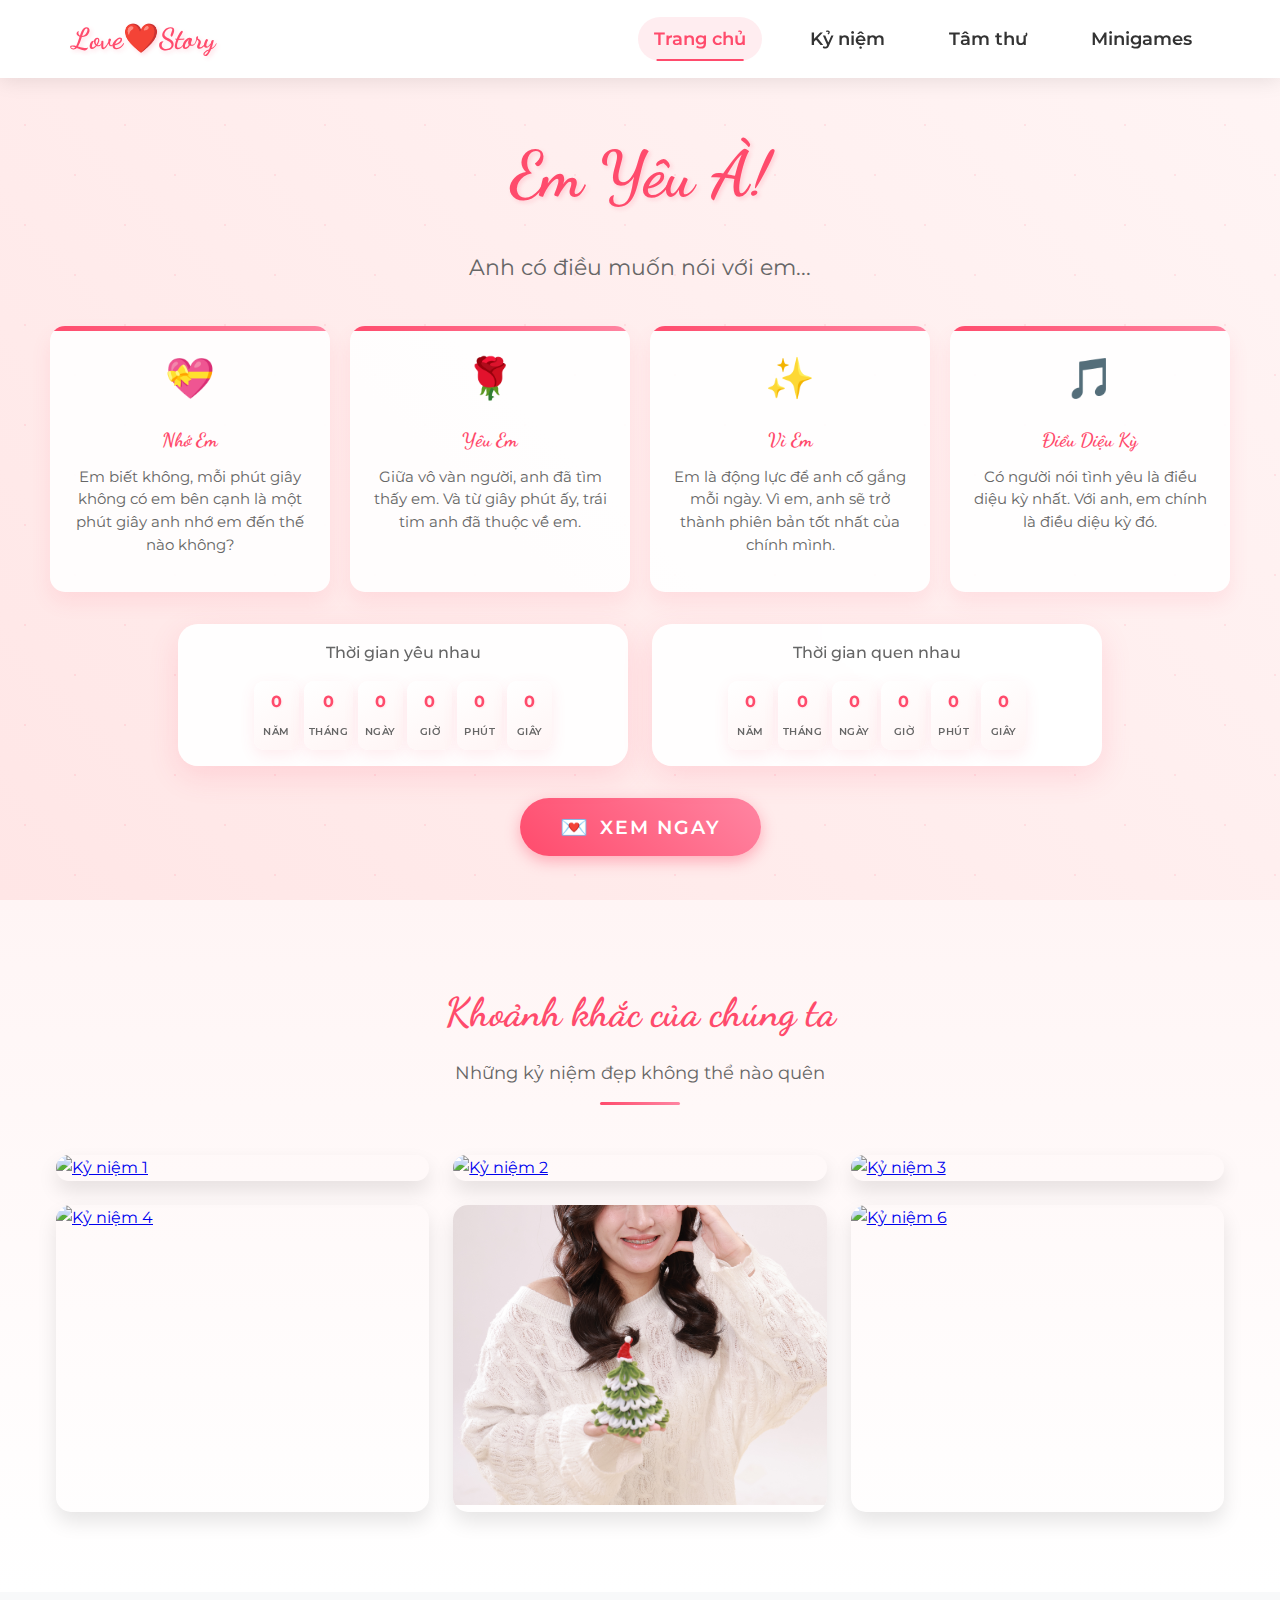
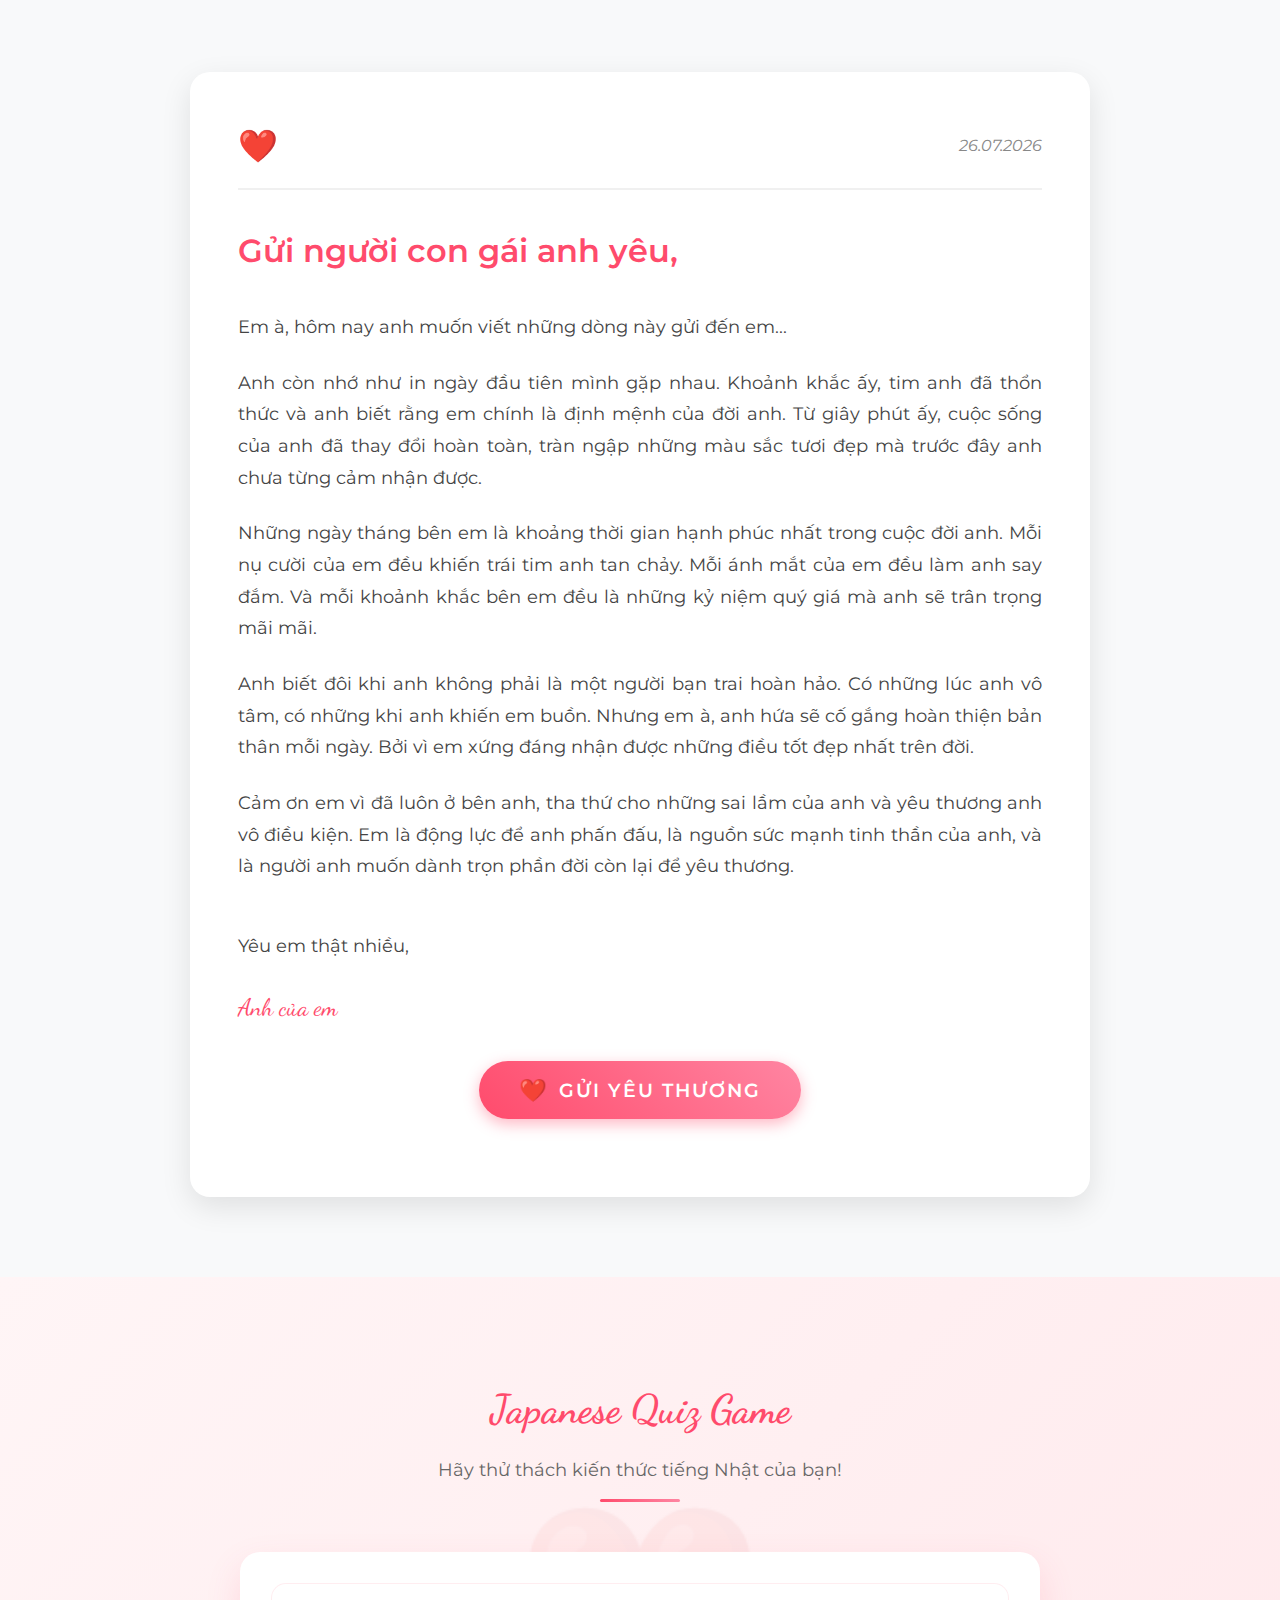
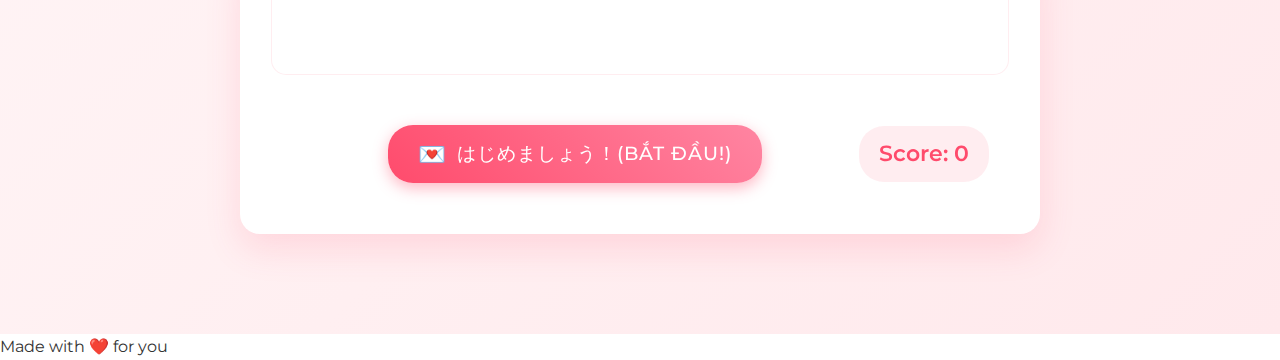
==== main.html @ c1846606 "update" ====
<!DOCTYPE html>
<html lang="vi">
<head>
    <meta charset="UTF-8">
    <meta name="viewport" content="width=device-width, initial-scale=1.0">
    <title>Love Message</title>
    <link href="https://fonts.googleapis.com/css2?family=Montserrat:wght@400;500;600;700&display=swap" rel="stylesheet">
    <link href="https://fonts.googleapis.com/css2?family=Dancing+Script:wght@700&display=swap" rel="stylesheet">
    <link rel="stylesheet" href="https://cdnjs.cloudflare.com/ajax/libs/aos/2.3.4/aos.css">
    <link rel="stylesheet" href="https://cdn.jsdelivr.net/npm/sweetalert2@11/dist/sweetalert2.min.css">
    <link rel="stylesheet" href="https://cdnjs.cloudflare.com/ajax/libs/font-awesome/6.4.0/css/all.min.css">
    <link rel="stylesheet" href="styles.css">
    <link rel="stylesheet" href="https://cdnjs.cloudflare.com/ajax/libs/lightbox2/2.11.3/css/lightbox.min.css">
</head>
<body>
    <nav class="navbar">
        <div class="nav-container">
            <div class="logo">Love❤️Story</div>
            <div class="nav-links">
                <a href="#home" class="active">Trang chủ</a>
                <a href="#gallery">Kỷ niệm</a>
                <a href="#message">Tâm thư</a>
                <a href="#minigames">Minigames</a>
            </div>
        </div>
    </nav>

    <section id="home" class="hero-section">
        <div class="hero-content" data-aos="fade-up">
            <h1>Em Yêu À!</h1>
            <p>Anh có điều muốn nói với em...</p>
            
            <!-- Love Cards -->
            <div class="love-cards">
                <div class="love-card" data-aos="fade-up" data-aos-delay="100">
                    <span class="love-card-icon">💝</span>
                    <h3>Nhớ Em</h3>
                    <p>Em biết không, mỗi phút giây không có em bên cạnh là một phút giây anh nhớ em đến thế nào không?</p>
                </div>
                
                <div class="love-card" data-aos="fade-up" data-aos-delay="200">
                    <span class="love-card-icon">🌹</span>
                    <h3>Yêu Em</h3>
                    <p>Giữa vô vàn người, anh đã tìm thấy em. Và từ giây phút ấy, trái tim anh đã thuộc về em.</p>
                </div>
                
                <div class="love-card" data-aos="fade-up" data-aos-delay="300">
                    <span class="love-card-icon">✨</span>
                    <h3>Vì Em</h3>
                    <p>Em là động lực để anh cố gắng mỗi ngày. Vì em, anh sẽ trở thành phiên bản tốt nhất của chính mình.</p>
                </div>
                
                <div class="love-card" data-aos="fade-up" data-aos-delay="400">
                    <span class="love-card-icon">🎵</span>
                    <h3>Điều Diệu Kỳ</h3>
                    <p>Có người nói tình yêu là điều diệu kỳ nhất. Với anh, em chính là điều diệu kỳ đó.</p>
                </div>
            </div>

            <!-- Existing counters -->
            <div class="love-counters">
                <div class="love-counter first-counter" data-aos="fade-up">
                    <p>Thời gian yêu nhau</p>
                    <div class="counter-container">
                        <div class="counter-item">
                            <span id="years">0</span>
                            <span class="label">Năm</span>
                        </div>
                        <div class="counter-item">
                            <span id="months">0</span>
                            <span class="label">Tháng</span>
                        </div>
                        <div class="counter-item">
                            <span id="days">0</span>
                            <span class="label">Ngày</span>
                        </div>
                        <div class="counter-item">
                            <span id="hours">0</span>
                            <span class="label">Giờ</span>
                        </div>
                        <div class="counter-item">
                            <span id="minutes">0</span>
                            <span class="label">Phút</span>
                        </div>
                        <div class="counter-item">
                            <span id="seconds">0</span>
                            <span class="label">Giây</span>
                        </div>
                    </div>
                </div>

                <div class="love-counter second-counter" data-aos="fade-up" data-aos-delay="100">
                    <p>Thời gian quen nhau</p>
                    <div class="counter-container">
                        <div class="counter-item">
                            <span id="years2">0</span>
                            <span class="label">Năm</span>
                        </div>
                        <div class="counter-item">
                            <span id="months2">0</span>
                            <span class="label">Tháng</span>
                        </div>
                        <div class="counter-item">
                            <span id="days2">0</span>
                            <span class="label">Ngày</span>
                        </div>
                        <div class="counter-item">
                            <span id="hours2">0</span>
                            <span class="label">Giờ</span>
                        </div>
                        <div class="counter-item">
                            <span id="minutes2">0</span>
                            <span class="label">Phút</span>
                        </div>
                        <div class="counter-item">
                            <span id="seconds2">0</span>
                            <span class="label">Giây</span>
                        </div>
                    </div>
                </div>
            </div>

            <button class="btn-primary" onclick="scrollToSection('message')">
                Xem ngay
            </button>
        </div>
    </section>

    <section id="gallery" class="gallery-section">
        <div class="section-title" data-aos="fade-up">
            <h2>Khoảnh khắc của chúng ta</h2>
            <p>Những kỷ niệm đẹp không thể nào quên</p>
        </div>
        <div class="gallery-grid">
            <div class="gallery-item" data-aos="zoom-in">
                <a href="../assets/TANA6643.JPG" data-lightbox="love-gallery" data-title="Khoảnh khắc hạnh phúc">
                    <img src="../assets/TANA6643.JPG" alt="Kỷ niệm 1">
                    <div class="gallery-overlay">
                        <i class="fas fa-heart"></i>
                    </div>
                </a>
            </div>
            <div class="gallery-item" data-aos="zoom-in" data-aos-delay="100">
                <a href="../assets/TANA6666.JPG" data-lightbox="love-gallery" data-title="Những ngày bên nhau">
                    <img src="../assets/TANA6666.JPG" alt="Kỷ niệm 2">
                    <div class="gallery-overlay">
                        <i class="fas fa-heart"></i>
                    </div>
                </a>
            </div>
            <div class="gallery-item" data-aos="zoom-in" data-aos-delay="200">
                <a href="../assets/TANA6723.JPG" data-lightbox="love-gallery" data-title="Nụ cười em">
                    <img src="../assets/TANA6723.JPG" alt="Kỷ niệm 3">
                    <div class="gallery-overlay">
                        <i class="fas fa-heart"></i>
                    </div>
                </a>
            </div>
            <div class="gallery-item" data-aos="zoom-in" data-aos-delay="300">
                <a href="../assets/TANA6738.JPG" data-lightbox="love-gallery" data-title="Yêu em">
                    <img src="../assets/TANA6738.JPG" alt="Kỷ niệm 4">
                    <div class="gallery-overlay">
                        <i class="fas fa-heart"></i>
                    </div>
                </a>
            </div>
            <div class="gallery-item" data-aos="zoom-in" data-aos-delay="300">
                <a href="../assets/TANA6788.JPG" data-lightbox="love-gallery" data-title="Bên em là nơi bình yên nhất">
                    <img src="../assets/TANA6788.JPG" alt="Kỷ niệm 5">
                    <div class="gallery-overlay">
                        <i class="fas fa-heart"></i>
                    </div>
                </a>
            </div>
            <div class="gallery-item" data-aos="zoom-in" data-aos-delay="300">
                <a href="../assets/TANA6857.JPG" data-lightbox="love-gallery" data-title="Mãi mãi bên nhau">
                    <img src="../assets/TANA6857.JPG" alt="Kỷ niệm 6">
                    <div class="gallery-overlay">
                        <i class="fas fa-heart"></i>
                    </div>
                </a>
            </div>
        </div>
    </section>

    <section id="message" class="message-section">
        <div class="message-content">
            <div class="letter-container">
                <div class="letter-header">
                    <div class="stamp">❤️</div>
                    <div class="date" id="currentDate"></div>
                </div>
                <div class="letter-body">
                    <h2>Gửi người con gái anh yêu,</h2>
                    
                    <p>Em à, hôm nay anh muốn viết những dòng này gửi đến em...</p>
                    
                    <p>Anh còn nhớ như in ngày đầu tiên mình gặp nhau. Khoảnh khắc ấy, tim anh đã thổn thức và anh biết rằng em chính là định mệnh của đời anh. Từ giây phút ấy, cuộc sống của anh đã thay đổi hoàn toàn, tràn ngập những màu sắc tươi đẹp mà trước đây anh chưa từng cảm nhận được.</p>
                    
                    <p>Những ngày tháng bên em là khoảng thời gian hạnh phúc nhất trong cuộc đời anh. Mỗi nụ cười của em đều khiến trái tim anh tan chảy. Mỗi ánh mắt của em đều làm anh say đắm. Và mỗi khoảnh khắc bên em đều là những kỷ niệm quý giá mà anh sẽ trân trọng mãi mãi.</p>
                    
                    <p>Anh biết đôi khi anh không phải là một người bạn trai hoàn hảo. Có những lúc anh vô tâm, có những khi anh khiến em buồn. Nhưng em à, anh hứa sẽ cố gắng hoàn thiện bản thân mỗi ngày. Bởi vì em xứng đáng nhận được những điều tốt đẹp nhất trên đời.</p>
                    
                    <p>Cảm ơn em vì đã luôn ở bên anh, tha thứ cho những sai lầm của anh và yêu thương anh vô điều kiện. Em là động lực để anh phấn đấu, là nguồn sức mạnh tinh thần của anh, và là người anh muốn dành trọn phần đời còn lại để yêu thương.</p>
                    
                    <div class="letter-closing">
                        <p>Yêu em thật nhiều,</p>
                        <p class="signature">Anh của em</p>
                    </div>
                </div>
                <div class="letter-footer">
                    <button class="btn-love" onclick="window.open('https://www.facebook.com/Bauuu1537', '_blank')">
                        <span class="heart-icon">❤️</span>
                        Gửi yêu thương
                    </button>
                </div>
            </div>
        </div>
    </section>

    <section id="minigames" class="minigames-section">
        <div class="container">
            <div class="section-title" data-aos="fade-up">
                <h2>Japanese Quiz Game</h2>
                <p>Hãy thử thách kiến thức tiếng Nhật của bạn!</p>
            </div>
            <div class="game-container" data-aos="fade-up">
                <div class="question-card">
                    <div class="question-text"></div>
                    <div class="options-container"></div>
                </div>
                <div class="game-controls">
                    <button class="btn-primary start-game">はじめましょう！(Bắt đầu!)</button>
                    <div class="score-display">Score: <span class="score">0</span></div>
                </div>
            </div>
        </div>
    </section>

    <footer class="footer">
        <p>Made with ❤️ for you</p>
    </footer>

    <script src="https://cdnjs.cloudflare.com/ajax/libs/aos/2.3.4/aos.js"></script>
    <script src="https://cdn.jsdelivr.net/npm/sweetalert2@11"></script>
    <script src="script.js"></script>
    <script src="https://cdnjs.cloudflare.com/ajax/libs/lightbox2/2.11.3/js/lightbox.min.js"></script>
    <script src="game.js"></script>
</body>
</html>
---- styles.css ----
/* Reset và Base styles */
* {
    margin: 0;
    padding: 0;
    box-sizing: border-box;
}

body {
    font-family: 'Montserrat', sans-serif;
    line-height: 1.6;
    color: #333;
    overflow-x: hidden;
}

/* Navbar */
.navbar {
    position: fixed;
    top: 0;
    width: 100%;
    background: rgba(255, 255, 255, 0.95);
    box-shadow: 0 2px 20px rgba(0,0,0,0.1);
    z-index: 1000;
    backdrop-filter: blur(10px);
    transition: all 0.3s ease;
}

.navbar:hover {
    background: rgba(255, 255, 255, 0.98);
}

.nav-container {
    max-width: 1200px;
    margin: 0 auto;
    padding: 1rem 2rem;
    display: flex;
    justify-content: space-between;
    align-items: center;
}

.logo {
    font-size: 1.8rem;
    font-weight: 700;
    color: #ff4b6c;
    text-shadow: 2px 2px 4px rgba(255, 75, 108, 0.2);
    font-family: 'Dancing Script', cursive;
    transition: all 0.3s ease;
}

.logo:hover {
    transform: scale(1.05);
    color: #ff85a2;
}

.nav-links {
    display: flex;
    gap: 2rem;
}

.nav-links a {
    text-decoration: none;
    color: #333;
    font-weight: 600;
    font-size: 1.1rem;
    padding: 0.5rem 1rem;
    border-radius: 25px;
    transition: all 0.3s ease;
    position: relative;
}

.nav-links a::after {
    content: '';
    position: absolute;
    bottom: 0;
    left: 50%;
    transform: translateX(-50%);
    width: 0;
    height: 2px;
    background: #ff4b6c;
    transition: all 0.3s ease;
}

.nav-links a:hover::after {
    width: 70%;
}

.nav-links a:hover {
    color: #ff4b6c;
    transform: translateY(-2px);
}

.nav-links a.active {
    color: #ff4b6c;
    background: rgba(255, 75, 108, 0.1);
}

.nav-links a.active::after {
    width: 70%;
}

/* Animation for navbar on scroll */
.navbar.scrolled {
    padding: 0.5rem 0;
    background: rgba(255, 255, 255, 0.98);
    box-shadow: 0 2px 20px rgba(0,0,0,0.1);
}

/* Responsive design */
@media (max-width: 768px) {
    .nav-container {
        padding: 1rem;
    }
    
    .nav-links {
        gap: 1rem;
    }
    
    .nav-links a {
        font-size: 1rem;
        padding: 0.4rem 0.8rem;
    }
    
    .logo {
        font-size: 1.5rem;
    }
}

/* Hero Section với hiệu ứng nâng cao */
.hero-section {
    min-height: 100vh;
    display: flex;
    align-items: center;
    justify-content: center;
    padding: 120px 20px 40px; /* Tăng padding-top để tránh navbar */
    background: linear-gradient(45deg, #ffe6e6, #fff5f5);
    position: relative;
    overflow: visible; /* Thay đổi từ hidden sang visible */
}

/* Thêm hiệu ứng particles background */
.hero-section::before {
    content: '';
    position: absolute;
    top: 0;
    left: 0;
    width: 100%;
    height: 100%;
    background-image: 
        radial-gradient(circle at 25% 25%, rgba(255, 75, 108, 0.1) 1%, transparent 1%),
        radial-gradient(circle at 75% 75%, rgba(255, 75, 108, 0.1) 1%, transparent 1%);
    background-size: 100px 100px;
    animation: moveBackground 30s linear infinite;
}

.hero-content {
    text-align: center;
    max-width: 1200px;
    width: 100%;
    z-index: 2;
}

.hero-content h1 {
    font-size: 4rem;
    color: #ff4b6c;
    margin-bottom: 1.5rem;
    text-shadow: 2px 2px 4px rgba(255, 75, 108, 0.2);
    font-family: 'Dancing Script', cursive;
    animation: titleWave 3s ease-in-out infinite;
}

.hero-content p {
    font-size: 1.4rem;
    color: #666;
    margin-bottom: 2.5rem;
    line-height: 1.6;
    animation: fadeIn 2s ease;
}

/* Floating hearts animation */
.floating-heart {
    position: absolute;
    font-size: 1.5rem;
    animation: floatHeart 6s linear infinite;
    z-index: 1;
    opacity: 0.6;
}

@keyframes floatHeart {
    0% {
        transform: translateY(100vh) scale(0);
        opacity: 0;
    }
    50% {
        opacity: 0.6;
    }
    100% {
        transform: translateY(-100px) scale(1);
        opacity: 0;
    }
}

/* Gallery Section Styles */
.gallery-section {
    padding: 5rem 2rem;
    background: linear-gradient(to bottom, #fff5f5, #fff);
}

.section-title {
    text-align: center;
    margin-bottom: 3rem;
}

.section-title h2 {
    font-size: 2.5rem;
    color: #333;
    margin-bottom: 1rem;
    font-family: 'Dancing Script', cursive;
}

.section-title p {
    color: #666;
    font-size: 1.1rem;
}

.gallery-grid {
    display: grid;
    grid-template-columns: repeat(auto-fit, minmax(300px, 1fr));
    gap: 1.5rem;
    max-width: 1200px;
    margin: 0 auto;
    padding: 0 1rem;
}

.gallery-item {
    position: relative;
    border-radius: 15px;
    overflow: hidden;
    box-shadow: 0 10px 20px rgba(0, 0, 0, 0.1);
    transition: all 0.3s ease;
}

.gallery-item:hover {
    transform: translateY(-5px);
    box-shadow: 0 15px 30px rgba(0, 0, 0, 0.2);
}

.gallery-item img {
    width: 100%;
    height: 300px;
    object-fit: cover;
    transition: all 0.3s ease;
}

.gallery-overlay {
    position: absolute;
    top: 0;
    left: 0;
    width: 100%;
    height: 100%;
    background: rgba(255, 75, 108, 0.2);
    display: flex;
    justify-content: center;
    align-items: center;
    opacity: 0;
    transition: all 0.3s ease;
}

.gallery-overlay i {
    color: white;
    font-size: 2rem;
    transform: scale(0);
    transition: all 0.3s ease;
}

.gallery-item:hover .gallery-overlay {
    opacity: 1;
}

.gallery-item:hover .gallery-overlay i {
    transform: scale(1);
}

/* Lightbox Customization */
.lb-data .lb-caption {
    font-family: 'Montserrat', sans-serif;
    font-size: 1.1rem;
    font-weight: 600;
    color: #fff;
}

.lb-data .lb-number {
    font-family: 'Montserrat', sans-serif;
    font-size: 0.9rem;
    color: #fff;
}

.lb-nav a.lb-prev,
.lb-nav a.lb-next {
    opacity: 0.8;
}

.lb-nav a.lb-prev:hover,
.lb-nav a.lb-next:hover {
    opacity: 1;
}

/* Responsive Adjustments */
@media (max-width: 768px) {
    .gallery-section {
        padding: 3rem 1rem;
    }

    .section-title h2 {
        font-size: 2rem;
    }

    .gallery-grid {
        grid-template-columns: repeat(auto-fit, minmax(250px, 1fr));
        gap: 1rem;
    }

    .gallery-item img {
        height: 250px;
    }
}

/* Message Section Styles */
.message-section {
    padding: 5rem 2rem;
    background: #f8f9fa;
    min-height: 100vh;
    display: flex;
    align-items: center;
}

.message-content {
    max-width: 900px;
    margin: 0 auto;
    width: 100%;
}

.letter-container {
    background: white;
    padding: 3rem;
    border-radius: 20px;
    box-shadow: 0 10px 30px rgba(0,0,0,0.1);
    position: relative;
    overflow: hidden;
}

.letter-header {
    display: flex;
    justify-content: space-between;
    align-items: center;
    margin-bottom: 2rem;
    padding-bottom: 1rem;
    border-bottom: 2px solid #f0f0f0;
}

.stamp {
    font-size: 2rem;
    animation: pulse 2s infinite;
}

.date {
    font-style: italic;
    color: #888;
}

.letter-body {
    font-size: 1.1rem;
    line-height: 1.8;
    color: #444;
}

.letter-body h2 {
    color: #ff4b6c;
    margin-bottom: 2rem;
    font-size: 2rem;
    font-weight: 600;
}

.letter-body p {
    margin-bottom: 1.5rem;
    text-align: justify;
}

.letter-closing {
    margin-top: 3rem;
    text-align: right;
}

.signature {
    font-family: 'Dancing Script', cursive;
    font-size: 1.5rem;
    color: #ff4b6c;
    margin-top: 1rem;
}

.letter-footer {
    text-align: center;
    margin-top: 2rem;
}

/* CSS cho nút Xem ngay */
.btn-primary {
    padding: 15px 40px;
    font-size: 1.2rem;
    background: linear-gradient(45deg, #ff4b6c, #ff85a2);
    color: white;
    border: none;
    border-radius: 50px;
    cursor: pointer;
    transition: all 0.3s ease;
    box-shadow: 0 5px 15px rgba(255, 75, 108, 0.4);
    position: relative;
    overflow: hidden;
    font-family: 'Montserrat', sans-serif;
    font-weight: 600;
    text-transform: uppercase;
    letter-spacing: 2px;
    display: flex;
    align-items: center;
    justify-content: center;
    gap: 10px;
    margin: 0 auto; /* Thêm margin auto để căn giữa nút */
}

.btn-primary::before {
    content: '💌';
    font-size: 1.4rem;
}

.btn-primary:hover {
    transform: translateY(-3px);
    box-shadow: 0 8px 25px rgba(255, 75, 108, 0.6);
    background: linear-gradient(45deg, #ff85a2, #ff4b6c);
}

.btn-primary:active {
    transform: translateY(1px);
}

.btn-primary::after {
    content: '';
    position: absolute;
    top: 0;
    left: -100%;
    width: 100%;
    height: 100%;
    background: linear-gradient(
        120deg,
        transparent,
        rgba(255, 255, 255, 0.4),
        transparent
    );
    transition: 0.5s;
}

.btn-primary:hover::after {
    left: 100%;
}

@keyframes float {
    0% {
        transform: translateY(0px);
    }
    50% {
        transform: translateY(-5px);
    }
    100% {
        transform: translateY(0px);
    }
}

.btn-primary {
    animation: float 2s ease-in-out infinite;
}

/* CSS cho nút Gửi yêu thương */
.btn-love {
    padding: 15px 40px;
    font-size: 1.2rem;
    background: linear-gradient(45deg, #ff4b6c, #ff85a2);
    color: white;
    border: none;
    border-radius: 50px;
    cursor: pointer;
    transition: all 0.3s ease;
    box-shadow: 0 5px 15px rgba(255, 75, 108, 0.4);
    position: relative;
    overflow: hidden;
    font-family: 'Montserrat', sans-serif;
    font-weight: 600;
    text-transform: uppercase;
    letter-spacing: 2px;
    display: flex;
    align-items: center;
    justify-content: center;
    gap: 10px;
    margin: 30px auto;
}

.btn-love .heart-icon {
    font-size: 1.4rem;
    animation: heartBeat 1.5s infinite;
}

.btn-love:hover {
    transform: translateY(-3px);
    box-shadow: 0 8px 25px rgba(255, 75, 108, 0.6);
    background: linear-gradient(45deg, #ff85a2, #ff4b6c);
}

.btn-love:active {
    transform: translateY(1px);
}

.btn-love::before {
    content: '';
    position: absolute;
    top: 0;
    left: -100%;
    width: 100%;
    height: 100%;
    background: linear-gradient(
        120deg,
        transparent,
        rgba(255, 255, 255, 0.4),
        transparent
    );
    transition: 0.5s;
}

.btn-love:hover::before {
    left: 100%;
}

@keyframes heartBeat {
    0% {
        transform: scale(1);
    }
    14% {
        transform: scale(1.3);
    }
    28% {
        transform: scale(1);
    }
    42% {
        transform: scale(1.3);
    }
    70% {
        transform: scale(1);
    }
}

/* Thêm animation cho nút */
@keyframes pulse {
    0% {
        transform: scale(1);
    }
    50% {
        transform: scale(1.05);
    }
    100% {
        transform: scale(1);
    }
}

/* Responsive Design */
@media (max-width: 768px) {
    .letter-container {
        padding: 2rem;
    }

    .letter-body {
        font-size: 1rem;
    }

    .letter-body h2 {
        font-size: 1.5rem;
    }
}

/* Thêm font Dancing Script cho chữ ký */
@import url('https://fonts.googleapis.com/css2?family=Dancing+Script:wght@700&display=swap');

/* Love Counters Container */
.love-counters {
    display: flex;
    flex-direction: row; /* Thay đổi từ column sang row */
    gap: 1.5rem;
    margin: 2rem auto;
    padding: 0 1rem;
    max-width: 1200px;
    justify-content: center;
    position: relative; /* Thêm position relative */
    z-index: 3; /* Tăng z-index */
}

.love-counter {
    flex: 1;
    max-width: 450px; /* Giảm max-width */
    text-align: center;
    padding: 1rem; /* Giảm padding */
    background: rgba(255, 255, 255, 0.95);
    border-radius: 20px;
    backdrop-filter: blur(10px);
    transition: all 0.4s ease;
    position: relative;
    overflow: hidden;
    box-shadow: 0 10px 30px rgba(255, 75, 108, 0.15);
}

.love-counter p {
    font-size: 1rem;
    color: #666;
    margin-bottom: 1rem;
    font-weight: 500;
}

.counter-container {
    display: flex;
    justify-content: center;
    align-items: center;
    gap: 0.3rem; /* Giảm gap */
    flex-wrap: nowrap;
}

.counter-item {
    background: linear-gradient(145deg, #ffffff, #fff5f5);
    padding: 0.5rem 0.3rem; /* Giảm padding */
    border-radius: 10px;
    min-width: 45px; /* Giảm min-width */
    box-shadow: 0 5px 15px rgba(255, 75, 108, 0.1);
}

.counter-item span:first-child {
    font-size: 1rem; /* Giảm font size */
    font-weight: 700;
    color: #ff4b6c;
    text-shadow: 1px 1px 2px rgba(255, 75, 108, 0.1);
    display: block;
    margin-bottom: 0.1rem;
}

.counter-item .label {
    font-size: 0.6rem; /* Giảm font size */
    color: #666;
    font-weight: 600;
    text-transform: uppercase;
    letter-spacing: 0.5px;
}

/* Responsive adjustments */
@media (max-width: 768px) {
    .love-counters {
        flex-direction: column;
        gap: 1rem;
    }

    .love-counter {
        padding: 1rem;
    }

    .counter-item {
        min-width: 50px;
        padding: 0.6rem 0.4rem;
    }

    .counter-item span:first-child {
        font-size: 1rem;
    }

    .counter-item .label {
        font-size: 0.6rem;
    }
}

@media (min-width: 769px) and (max-width: 1024px) {
    .counter-item {
        min-width: 55px;
        padding: 0.7rem 0.4rem;
    }

    .counter-item span:first-child {
        font-size: 1.1rem;
    }
}

/* Animations */
@keyframes fadeInUp {
    to {
        opacity: 1;
        transform: translateY(0);
    }
}

@keyframes titleWave {
    0%, 100% {
        transform: translateY(0);
    }
    50% {
        transform: translateY(-10px);
    }
}

@keyframes floatIn {
    to {
        transform: translateY(0);
    }
}

@keyframes pulseScale {
    0%, 100% {
        transform: scale(0.95);
    }
    50% {
        transform: scale(1);
    }
}

@keyframes moveBackground {
    0% {
        background-position: 0 0;
    }
    100% {
        background-position: 100px 100px;
    }
}

@keyframes fadeIn {
    from {
        opacity: 0;
    }
    to {
        opacity: 1;
    }
}

/* Responsive Design */
@media (max-width: 768px) {
    .hero-content h1 {
        font-size: 3rem;
    }

    .hero-content p {
        font-size: 1.2rem;
    }

    .counter-container {
        gap: 1rem;
    }

    .counter-item {
        min-width: 80px;
        padding: 1rem;
    }

    .counter-item span:first-child {
        font-size: 1.6rem;
    }

    .counter-item .label {
        font-size: 0.7rem;
    }
}

@media (max-width: 480px) {
    .hero-content {
        padding: 1.5rem;
    }

    .hero-content h1 {
        font-size: 2.5rem;
    }

    .counter-item {
        min-width: calc(50% - 1rem);
    }
}

/* Custom Close Button for Lightbox */
.lb-closeContainer {
    position: fixed !important;
    top: 20px;
    right: 20px;
    z-index: 10003;
}

.lb-close {
    position: relative;
    width: 40px !important;
    height: 40px !important;
    background: rgba(255, 255, 255, 0.9) !important;
    border-radius: 50%;
    cursor: pointer;
    transition: all 0.3s ease;
    display: flex !important;
    align-items: center;
    justify-content: center;
}

.lb-close::before,
.lb-close::after {
    content: '';
    position: absolute;
    width: 20px;
    height: 2px;
    background-color: #ff4b6c;
    transition: all 0.3s ease;
}

.lb-close::before {
    transform: rotate(45deg);
}

.lb-close::after {
    transform: rotate(-45deg);
}

.lb-close:hover {
    background: #fff !important;
    transform: rotate(180deg);
}

.lb-close:hover::before,
.lb-close:hover::after {
    background-color: #ff85a2;
}

/* Lightbox Overlay Enhancement */
.lb-overlay {
    background-color: rgba(0, 0, 0, 0.9) !important;
}

/* Navigation Arrows Enhancement */
.lb-nav a.lb-prev,
.lb-nav a.lb-next {
    opacity: 0.8;
    transition: all 0.3s ease;
}

.lb-nav a.lb-prev:hover,
.lb-nav a.lb-next:hover {
    opacity: 1;
}

/* Image Container Enhancement */
.lb-outerContainer {
    border-radius: 10px;
    background-color: transparent !important;
}

.lb-container {
    padding: 0;
}

.lb-image {
    border-radius: 8px !important;
    border: none !important;
}

/* Caption Enhancement */
.lb-dataContainer {
    position: fixed;
    bottom: 0;
    left: 0;
    width: 100% !important;
    background: linear-gradient(transparent, rgba(0, 0, 0, 0.7));
    padding: 15px !important;
    border-radius: 0 !important;
}

.lb-data .lb-caption {
    font-family: 'Montserrat', sans-serif;
    font-size: 1.1rem;
    color: #fff;
    text-shadow: 1px 1px 3px rgba(0, 0, 0, 0.3);
    margin-bottom: 5px;
}

.lb-data .lb-number {
    font-family: 'Montserrat', sans-serif;
    font-size: 0.9rem;
    color: rgba(255, 255, 255, 0.8);
    padding-top: 5px;
}

/* Responsive Adjustments */
@media (max-width: 768px) {
    .lb-closeContainer {
        top: 10px;
        right: 10px;
    }

    .lb-close {
        width: 35px !important;
        height: 35px !important;
    }

    .lb-close::before,
    .lb-close::after {
        width: 18px;
    }

    .lb-data .lb-caption {
        font-size: 1rem;
    }

    .lb-data .lb-number {
        font-size: 0.8rem;
    }
}

/* Love Cards Styles */
.love-cards {
    display: flex;
    flex-wrap: wrap;
    gap: 20px;
    justify-content: center;
    margin: 2rem auto;
    max-width: 1200px;
}

.love-card {
    background: rgba(255, 255, 255, 0.9);
    border-radius: 15px;
    padding: 20px;
    width: 280px;
    text-align: center;
    box-shadow: 0 10px 20px rgba(255, 75, 108, 0.1);
    transition: all 0.3s ease;
    position: relative;
    overflow: hidden;
}

.love-card:hover {
    transform: translateY(-5px);
    box-shadow: 0 15px 30px rgba(255, 75, 108, 0.2);
}

.love-card::before {
    content: '';
    position: absolute;
    top: 0;
    left: 0;
    width: 100%;
    height: 5px;
    background: linear-gradient(45deg, #ff4b6c, #ff85a2);
}

.love-card-icon {
    font-size: 2.5rem;
    margin-bottom: 15px;
    display: block;
    animation: heartBeat 1.5s infinite;
}

.love-card h3 {
    color: #ff4b6c;
    font-size: 1.2rem;
    margin-bottom: 10px;
    font-family: 'Dancing Script', cursive;
}

.love-card p {
    color: #666;
    font-size: 0.95rem;
    line-height: 1.5;
    margin-bottom: 15px;
}

@keyframes heartBeat {
    0% { transform: scale(1); }
    14% { transform: scale(1.1); }
    28% { transform: scale(1); }
    42% { transform: scale(1.1); }
    70% { transform: scale(1); }
}

/* Responsive adjustments */
@media (max-width: 768px) {
    .love-cards {
        gap: 15px;
        padding: 0 15px;
    }

    .love-card {
        width: calc(50% - 15px);
        padding: 15px;
    }
}

@media (max-width: 480px) {
    .love-card {
        width: 100%;
    }
}

/* Minigames Section */
.minigames-section {
    padding: 100px 0;
    background: linear-gradient(135deg, #fff5f6, #ffe9ec);
    position: relative;
    overflow: hidden;
}

.minigames-section::before {
    content: '❤️';
    position: absolute;
    font-size: 200px;
    opacity: 0.05;
    top: 50%;
    left: 50%;
    transform: translate(-50%, -50%);
    z-index: 0;
}

.section-title {
    text-align: center;
    margin-bottom: 50px;
    position: relative;
}

.section-title h2 {
    font-size: 2.5rem;
    color: #ff4b6c;
    margin-bottom: 15px;
    font-family: 'Dancing Script', cursive;
}

.section-title::after {
    content: '';
    display: block;
    width: 80px;
    height: 3px;
    background: linear-gradient(to right, #ff4b6c, #ff85a2);
    margin: 15px auto;
    border-radius: 2px;
}

.game-container {
    max-width: 800px;
    margin: 0 auto;
    padding: 30px;
    background: white;
    border-radius: 20px;
    box-shadow: 0 15px 35px rgba(255, 75, 108, 0.15);
    position: relative;
    z-index: 1;
    backdrop-filter: blur(10px);
    border: 1px solid rgba(255, 255, 255, 0.2);
}

.question-card {
    padding: 30px;
    margin-bottom: 30px;
    border-radius: 15px;
    background: rgba(255, 255, 255, 0.9);
    border: 1px solid rgba(255, 75, 108, 0.1);
}

.question-text {
    font-size: 1.6rem;
    color: #333;
    margin-bottom: 30px;
    text-align: center;
    font-weight: 600;
    line-height: 1.4;
}

.options-container {
    display: grid;
    gap: 20px;
    grid-template-columns: repeat(2, 1fr);
    margin: 0 auto;
    max-width: 600px;
}

.option-btn {
    padding: 20px;
    border: 2px solid #ff4b6c;
    border-radius: 15px;
    background: white;
    color: #ff4b6c;
    font-size: 1.2rem;
    cursor: pointer;
    transition: all 0.3s cubic-bezier(0.4, 0, 0.2, 1);
    font-weight: 500;
    position: relative;
    overflow: hidden;
}

.option-btn::before {
    content: '';
    position: absolute;
    top: 50%;
    left: 50%;
    width: 0;
    height: 0;
    background: rgba(255, 75, 108, 0.1);
    border-radius: 50%;
    transform: translate(-50%, -50%);
    transition: width 0.6s ease, height 0.6s ease;
}

.option-btn:hover::before {
    width: 300px;
    height: 300px;
}

.option-btn:hover {
    transform: translateY(-3px);
    box-shadow: 0 5px 15px rgba(255, 75, 108, 0.2);
}

.option-btn.correct {
    background: #4CAF50;
    color: white;
    border-color: #4CAF50;
    animation: pulse 0.5s ease;
}

.option-btn.wrong {
    background: #FF5252;
    color: white;
    border-color: #FF5252;
    animation: shake 0.5s ease;
}

.game-controls {
    display: flex;
    justify-content: space-between;
    align-items: center;
    padding: 20px;
    background: rgba(255, 255, 255, 0.9);
    border-radius: 15px;
    margin-top: 20px;
}

.score-display {
    font-size: 1.4rem;
    font-weight: 600;
    color: #ff4b6c;
    padding: 10px 20px;
    background: rgba(255, 75, 108, 0.1);
    border-radius: 25px;
}

.start-game {
    background: linear-gradient(45deg, #ff4b6c, #ff85a2);
    color: white;
    border: none;
    padding: 15px 30px;
    border-radius: 25px;
    cursor: pointer;
    font-size: 1.2rem;
    transition: all 0.3s ease;
    font-weight: 500;
    letter-spacing: 1px;
    text-transform: uppercase;
}

.start-game:hover {
    transform: translateY(-2px);
    box-shadow: 0 8px 20px rgba(255, 75, 108, 0.3);
}

@keyframes pulse {
    0% { transform: scale(1); }
    50% { transform: scale(1.05); }
    100% { transform: scale(1); }
}

@keyframes shake {
    0%, 100% { transform: translateX(0); }
    25% { transform: translateX(-5px); }
    75% { transform: translateX(5px); }
}

/* Responsive Design */
@media (max-width: 768px) {
    .options-container {
        grid-template-columns: 1fr;
    }
    
    .game-container {
        margin: 0 20px;
        padding: 20px;
    }
    
    .question-text {
        font-size: 1.3rem;
    }
    
    .option-btn {
        font-size: 1.1rem;
        padding: 15px;
    }
}
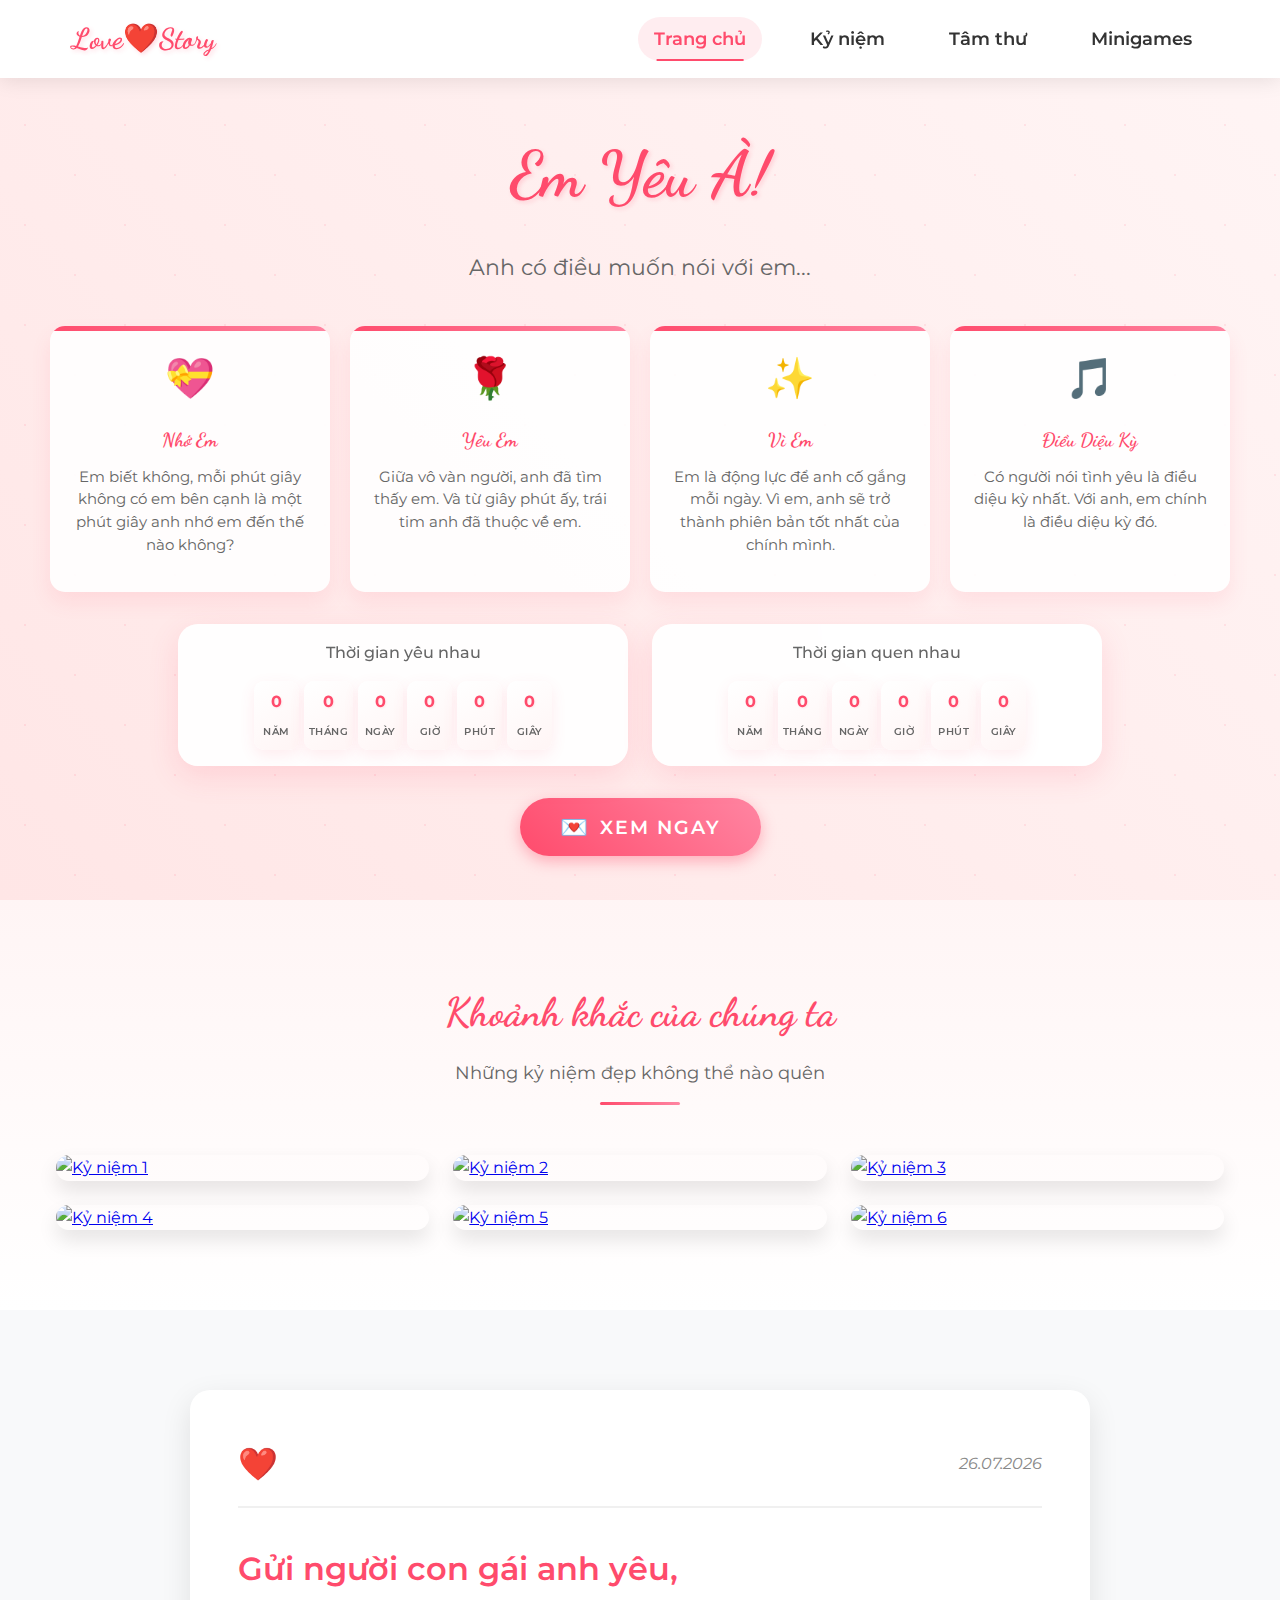
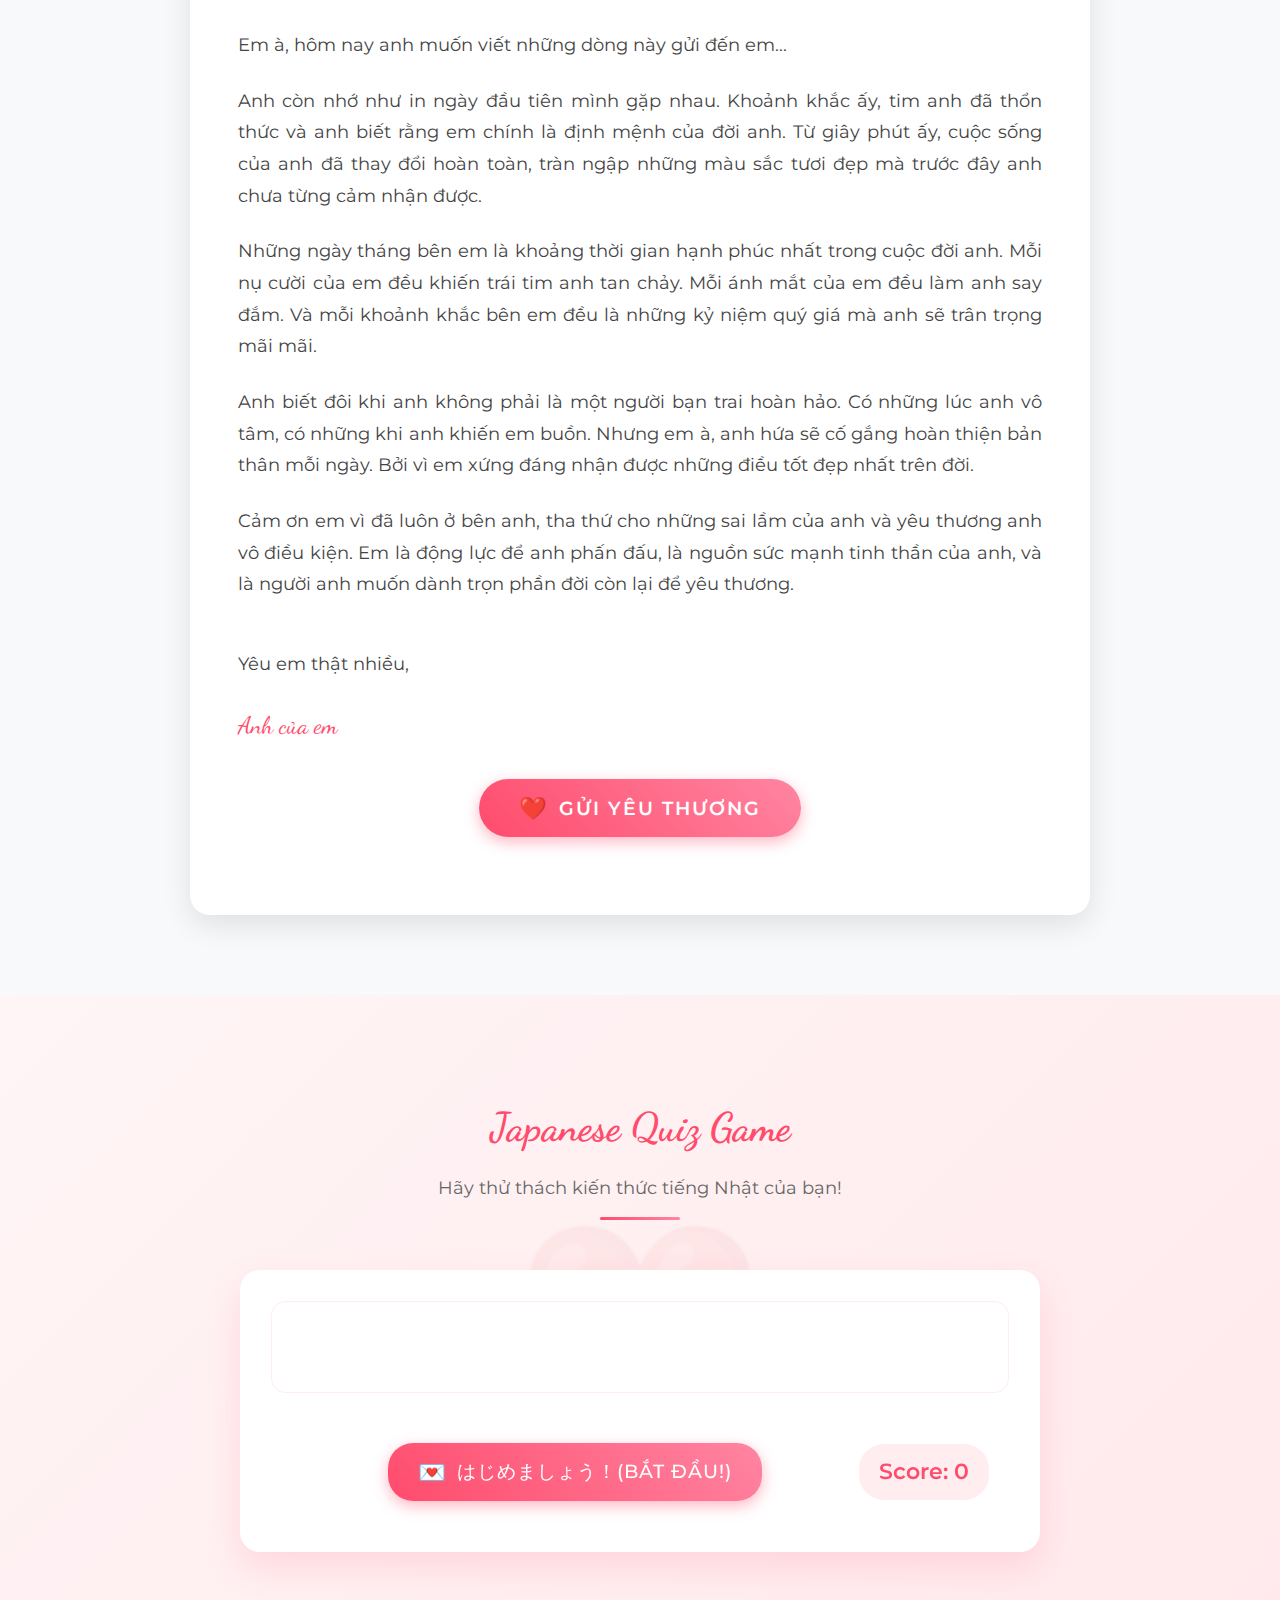
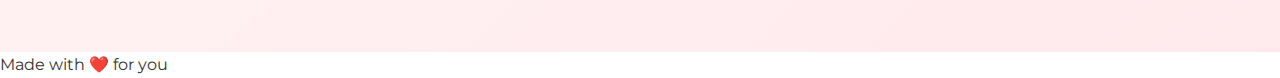
==== commit 80763d72: "update 2" ====
--- a/main.html
+++ b/main.html
@@ -133,48 +133,48 @@
         </div>
         <div class="gallery-grid">
             <div class="gallery-item" data-aos="zoom-in">
-                <a href="../assets/TANA6643.JPG" data-lightbox="love-gallery" data-title="Khoảnh khắc hạnh phúc">
-                    <img src="../assets/TANA6643.JPG" alt="Kỷ niệm 1">
+                <a href="../Love-You/assets/TANA6643.JPG" data-lightbox="love-gallery" data-title="Khoảnh khắc hạnh phúc">
+                    <img src="../Love-You/assets/TANA6643.JPG" alt="Kỷ niệm 1">
                     <div class="gallery-overlay">
                         <i class="fas fa-heart"></i>
                     </div>
                 </a>
             </div>
             <div class="gallery-item" data-aos="zoom-in" data-aos-delay="100">
-                <a href="../assets/TANA6666.JPG" data-lightbox="love-gallery" data-title="Những ngày bên nhau">
-                    <img src="../assets/TANA6666.JPG" alt="Kỷ niệm 2">
+                <a href="../Love-You/assets/TANA6666.JPG" data-lightbox="love-gallery" data-title="Những ngày bên nhau">
+                    <img src="../Love-You/assets/TANA6666.JPG" alt="Kỷ niệm 2">
                     <div class="gallery-overlay">
                         <i class="fas fa-heart"></i>
                     </div>
                 </a>
             </div>
             <div class="gallery-item" data-aos="zoom-in" data-aos-delay="200">
-                <a href="../assets/TANA6723.JPG" data-lightbox="love-gallery" data-title="Nụ cười em">
-                    <img src="../assets/TANA6723.JPG" alt="Kỷ niệm 3">
+                <a href="../Love-You/assets/TANA6723.JPG" data-lightbox="love-gallery" data-title="Nụ cười em">
+                    <img src="../Love-You/assets/TANA6723.JPG" alt="Kỷ niệm 3">
                     <div class="gallery-overlay">
                         <i class="fas fa-heart"></i>
                     </div>
                 </a>
             </div>
             <div class="gallery-item" data-aos="zoom-in" data-aos-delay="300">
-                <a href="../assets/TANA6738.JPG" data-lightbox="love-gallery" data-title="Yêu em">
-                    <img src="../assets/TANA6738.JPG" alt="Kỷ niệm 4">
+                <a href="../Love-You/assets/TANA6738.JPG" data-lightbox="love-gallery" data-title="Yêu em">
+                    <img src="../Love-You/assets/TANA6738.JPG" alt="Kỷ niệm 4">
                     <div class="gallery-overlay">
                         <i class="fas fa-heart"></i>
                     </div>
                 </a>
             </div>
             <div class="gallery-item" data-aos="zoom-in" data-aos-delay="300">
-                <a href="../assets/TANA6788.JPG" data-lightbox="love-gallery" data-title="Bên em là nơi bình yên nhất">
-                    <img src="../assets/TANA6788.JPG" alt="Kỷ niệm 5">
+                <a href="../Love-You/assets/TANA6788.JPG" data-lightbox="love-gallery" data-title="Bên em là nơi bình yên nhất">
+                    <img src="../Love-You/assets/TANA6788.JPG" alt="Kỷ niệm 5">
                     <div class="gallery-overlay">
                         <i class="fas fa-heart"></i>
                     </div>
                 </a>
             </div>
             <div class="gallery-item" data-aos="zoom-in" data-aos-delay="300">
-                <a href="../assets/TANA6857.JPG" data-lightbox="love-gallery" data-title="Mãi mãi bên nhau">
-                    <img src="../assets/TANA6857.JPG" alt="Kỷ niệm 6">
+                <a href="../Love-You/assets/TANA6857.JPG" data-lightbox="love-gallery" data-title="Mãi mãi bên nhau">
+                    <img src="../Love-You/assets/TANA6857.JPG" alt="Kỷ niệm 6">
                     <div class="gallery-overlay">
                         <i class="fas fa-heart"></i>
                     </div>
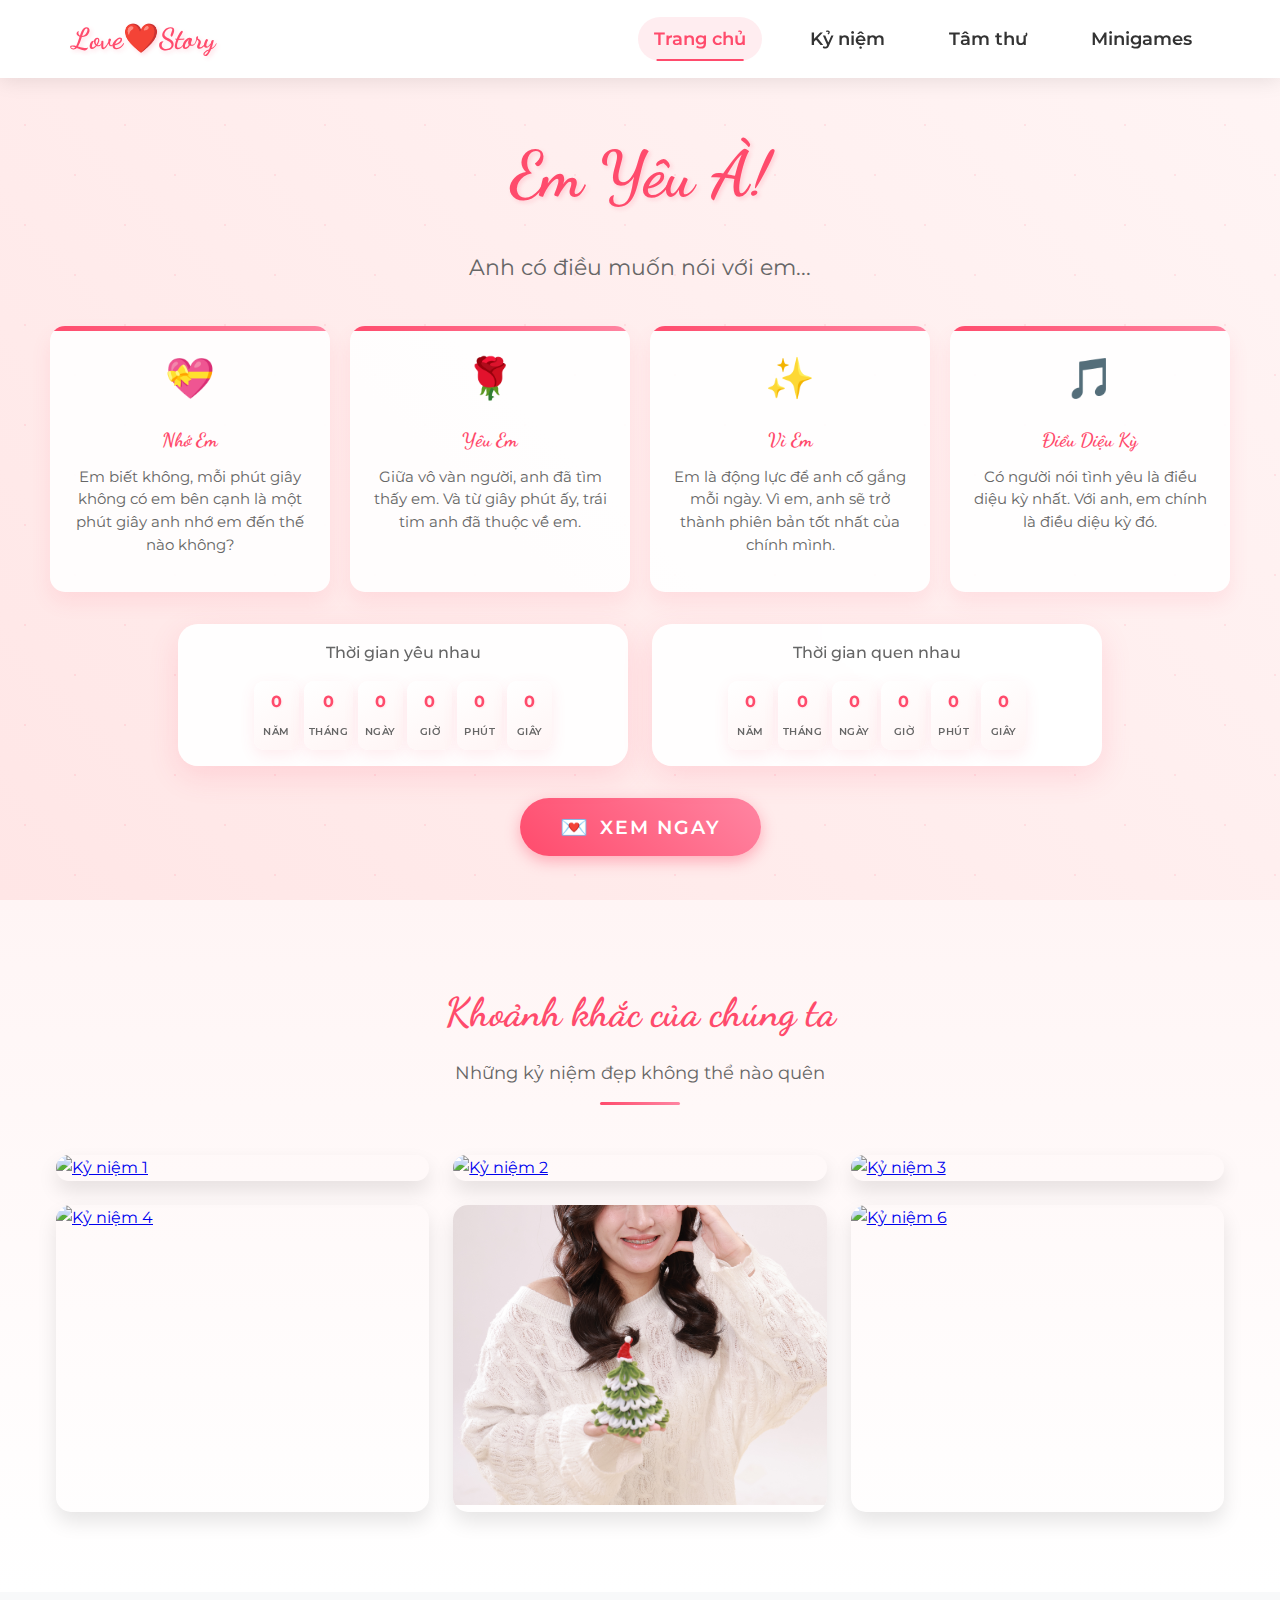
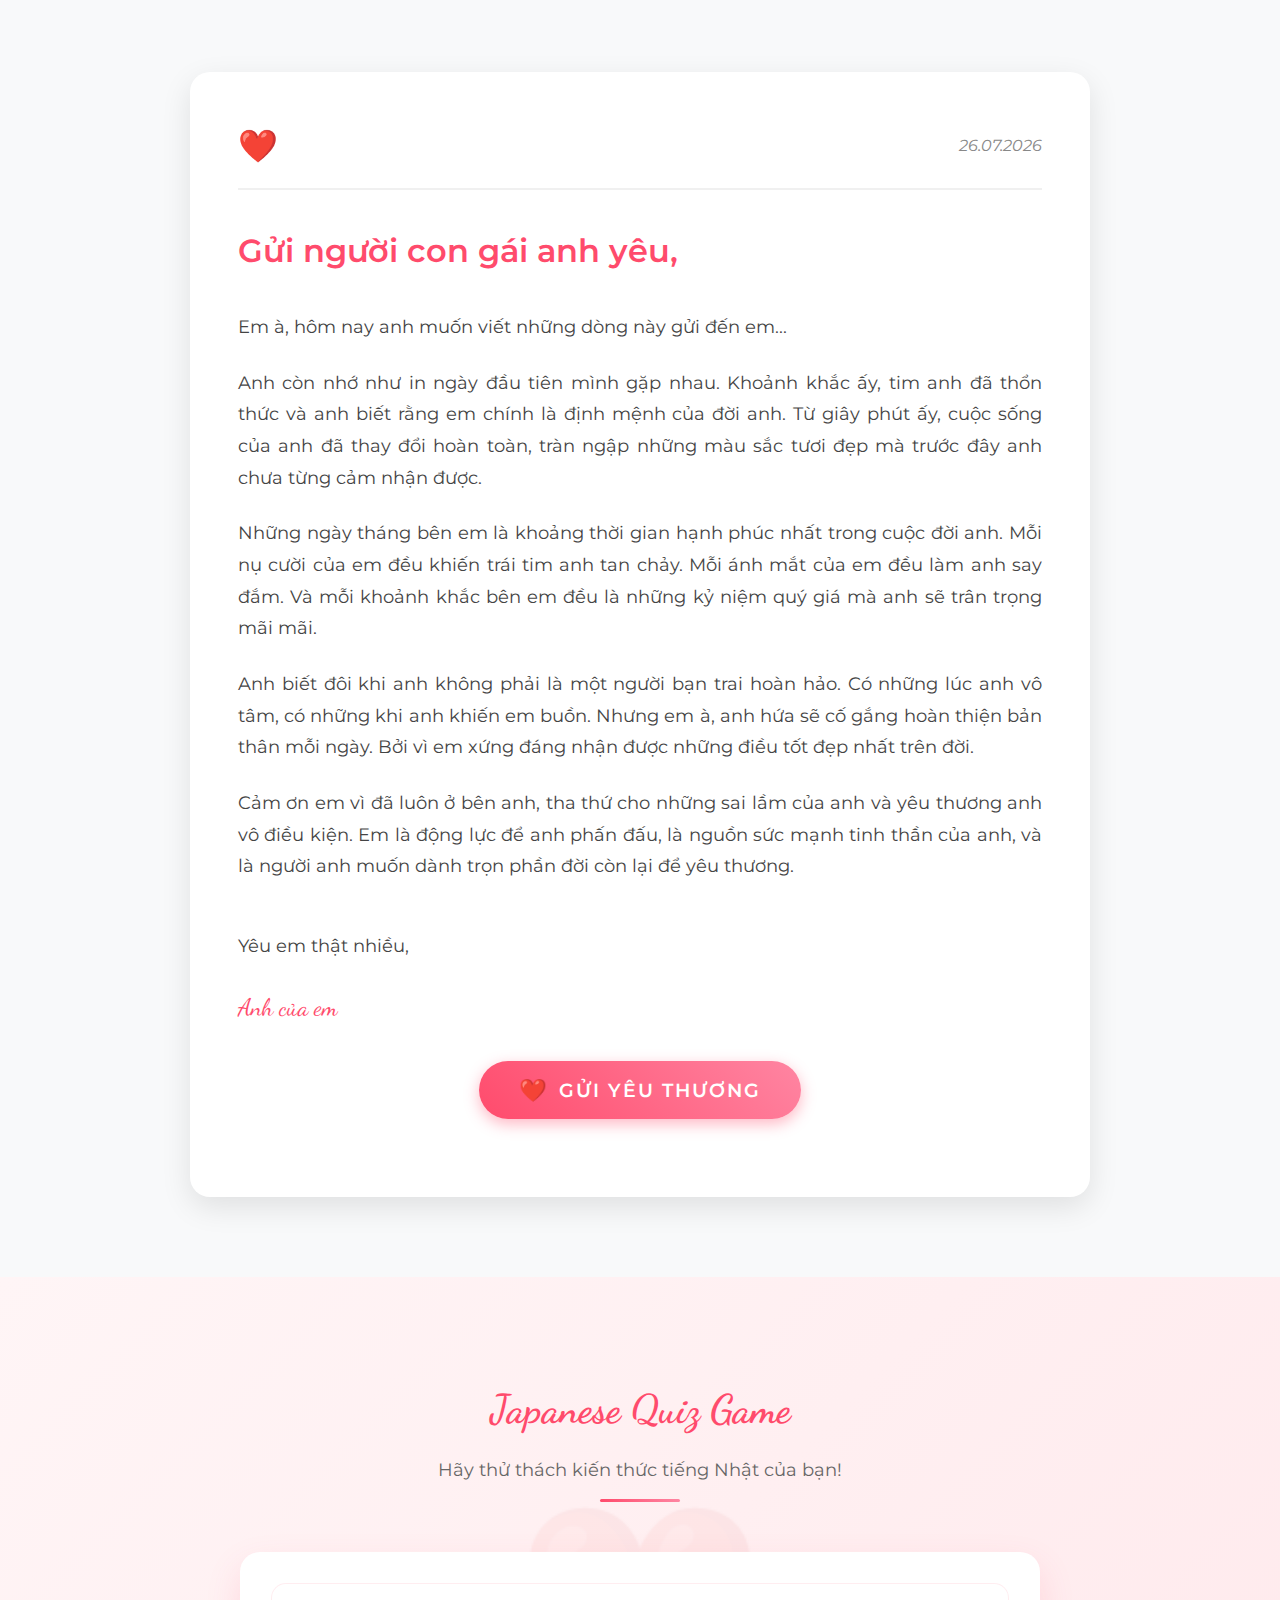
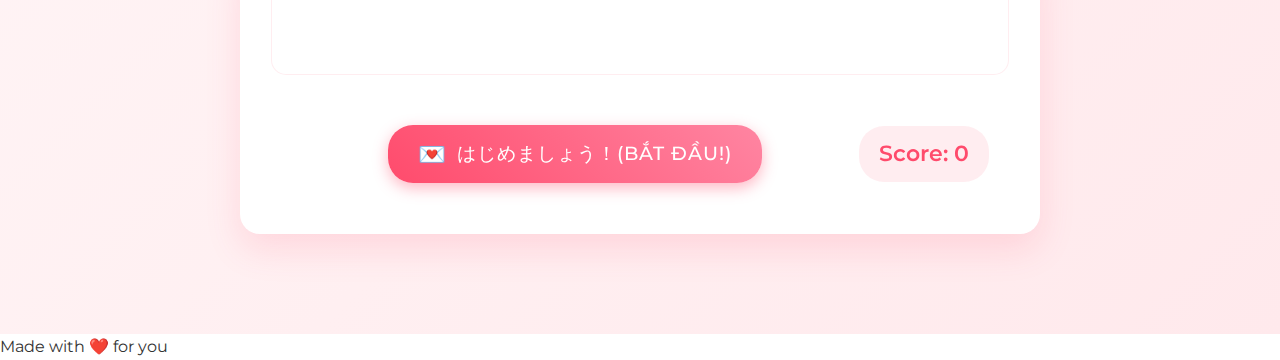
==== commit 8a599c24: "Update main.html" ====
--- a/main.html
+++ b/main.html
@@ -133,48 +133,48 @@
         </div>
         <div class="gallery-grid">
             <div class="gallery-item" data-aos="zoom-in">
-                <a href="../Love-You/assets/TANA6643.JPG" data-lightbox="love-gallery" data-title="Khoảnh khắc hạnh phúc">
-                    <img src="../Love-You/assets/TANA6643.JPG" alt="Kỷ niệm 1">
+                <a href="assets/TANA6643.JPG" data-lightbox="love-gallery" data-title="Khoảnh khắc hạnh phúc">
+                    <img src="assets/TANA6643.JPG" alt="Kỷ niệm 1">
                     <div class="gallery-overlay">
                         <i class="fas fa-heart"></i>
                     </div>
                 </a>
             </div>
             <div class="gallery-item" data-aos="zoom-in" data-aos-delay="100">
-                <a href="../Love-You/assets/TANA6666.JPG" data-lightbox="love-gallery" data-title="Những ngày bên nhau">
-                    <img src="../Love-You/assets/TANA6666.JPG" alt="Kỷ niệm 2">
+                <a href="assets/TANA6666.JPG" data-lightbox="love-gallery" data-title="Những ngày bên nhau">
+                    <img src="assets/TANA6666.JPG" alt="Kỷ niệm 2">
                     <div class="gallery-overlay">
                         <i class="fas fa-heart"></i>
                     </div>
                 </a>
             </div>
             <div class="gallery-item" data-aos="zoom-in" data-aos-delay="200">
-                <a href="../Love-You/assets/TANA6723.JPG" data-lightbox="love-gallery" data-title="Nụ cười em">
-                    <img src="../Love-You/assets/TANA6723.JPG" alt="Kỷ niệm 3">
+                <a href="assets/TANA6723.JPG" data-lightbox="love-gallery" data-title="Nụ cười em">
+                    <img src="assets/TANA6723.JPG" alt="Kỷ niệm 3">
                     <div class="gallery-overlay">
                         <i class="fas fa-heart"></i>
                     </div>
                 </a>
             </div>
             <div class="gallery-item" data-aos="zoom-in" data-aos-delay="300">
-                <a href="../Love-You/assets/TANA6738.JPG" data-lightbox="love-gallery" data-title="Yêu em">
-                    <img src="../Love-You/assets/TANA6738.JPG" alt="Kỷ niệm 4">
+                <a href="assets/TANA6738.JPG" data-lightbox="love-gallery" data-title="Yêu em">
+                    <img src="assets/TANA6738.JPG" alt="Kỷ niệm 4">
                     <div class="gallery-overlay">
                         <i class="fas fa-heart"></i>
                     </div>
                 </a>
             </div>
             <div class="gallery-item" data-aos="zoom-in" data-aos-delay="300">
-                <a href="../Love-You/assets/TANA6788.JPG" data-lightbox="love-gallery" data-title="Bên em là nơi bình yên nhất">
-                    <img src="../Love-You/assets/TANA6788.JPG" alt="Kỷ niệm 5">
+                <a href="assets/TANA6788.JPG" data-lightbox="love-gallery" data-title="Bên em là nơi bình yên nhất">
+                    <img src="assets/TANA6788.JPG" alt="Kỷ niệm 5">
                     <div class="gallery-overlay">
                         <i class="fas fa-heart"></i>
                     </div>
                 </a>
             </div>
             <div class="gallery-item" data-aos="zoom-in" data-aos-delay="300">
-                <a href="../Love-You/assets/TANA6857.JPG" data-lightbox="love-gallery" data-title="Mãi mãi bên nhau">
-                    <img src="../Love-You/assets/TANA6857.JPG" alt="Kỷ niệm 6">
+                <a href="assets/TANA6857.JPG" data-lightbox="love-gallery" data-title="Mãi mãi bên nhau">
+                    <img src="assets/TANA6857.JPG" alt="Kỷ niệm 6">
                     <div class="gallery-overlay">
                         <i class="fas fa-heart"></i>
                     </div>
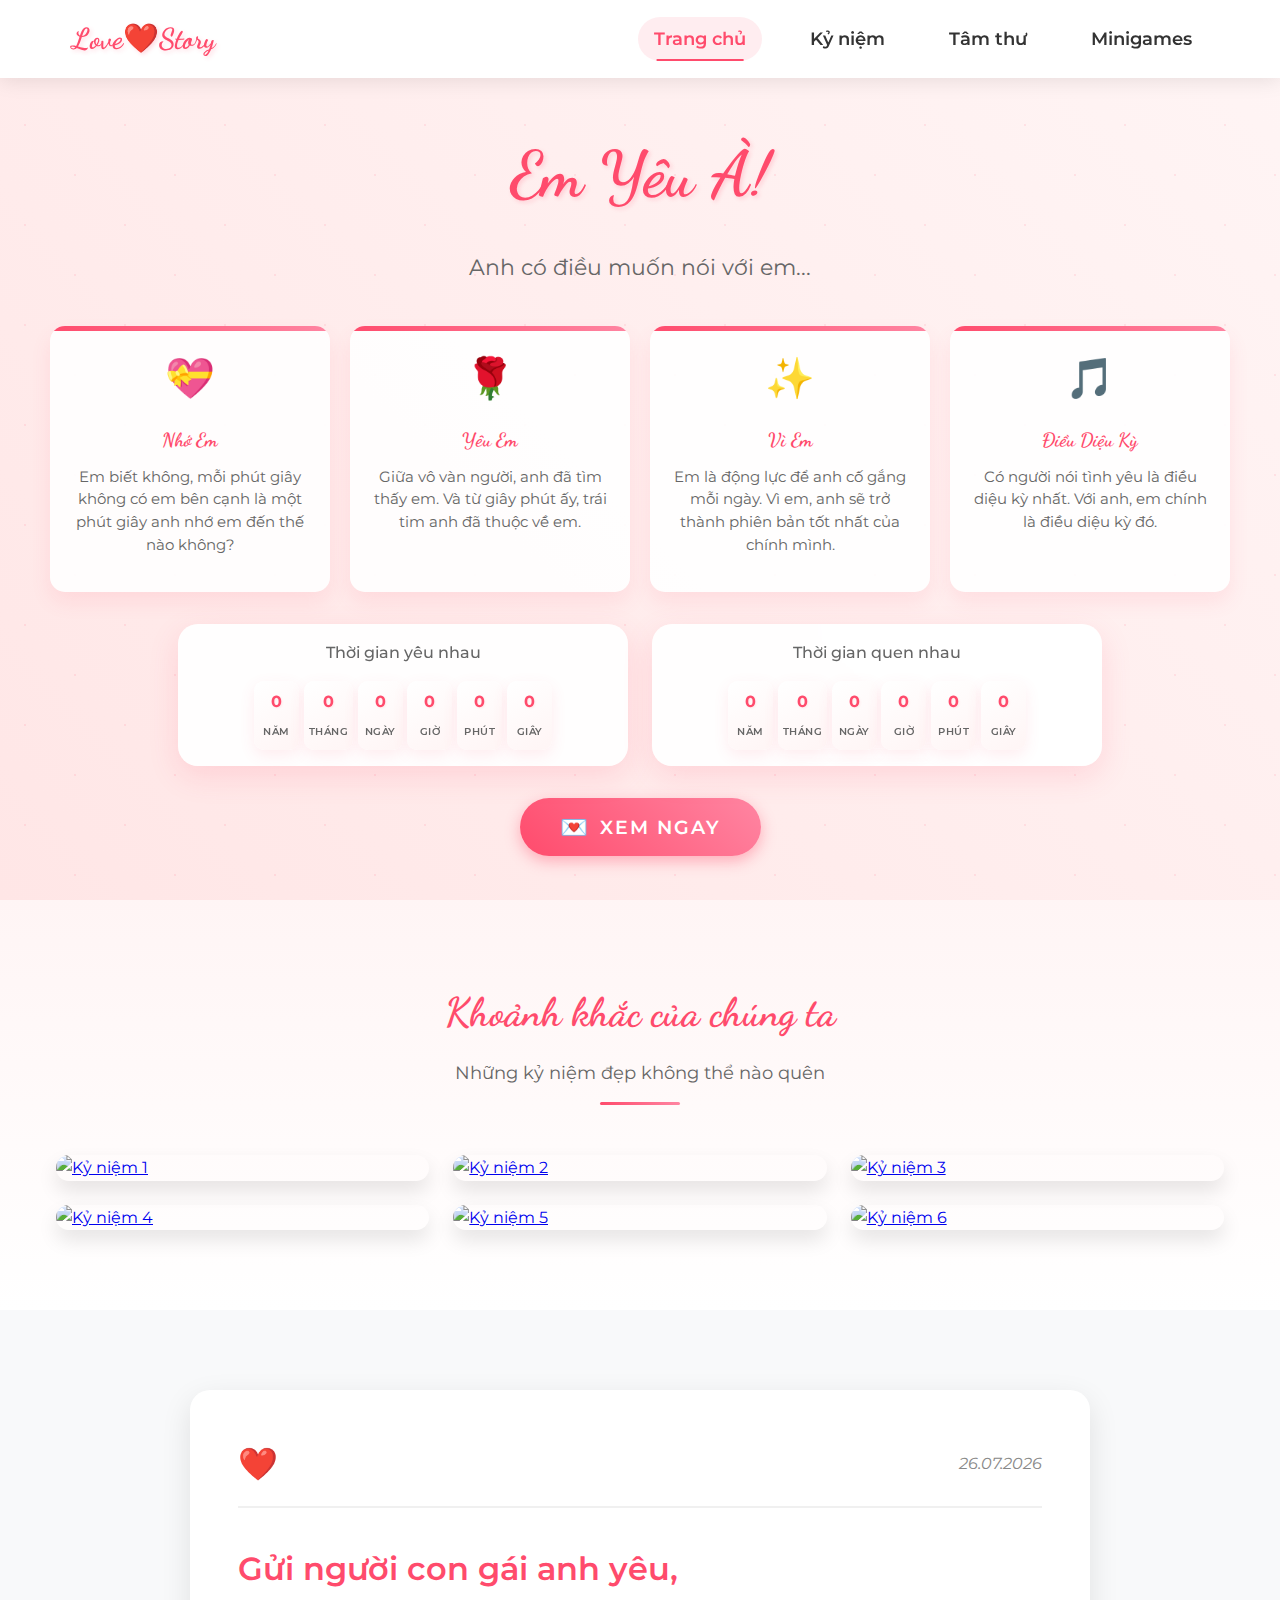
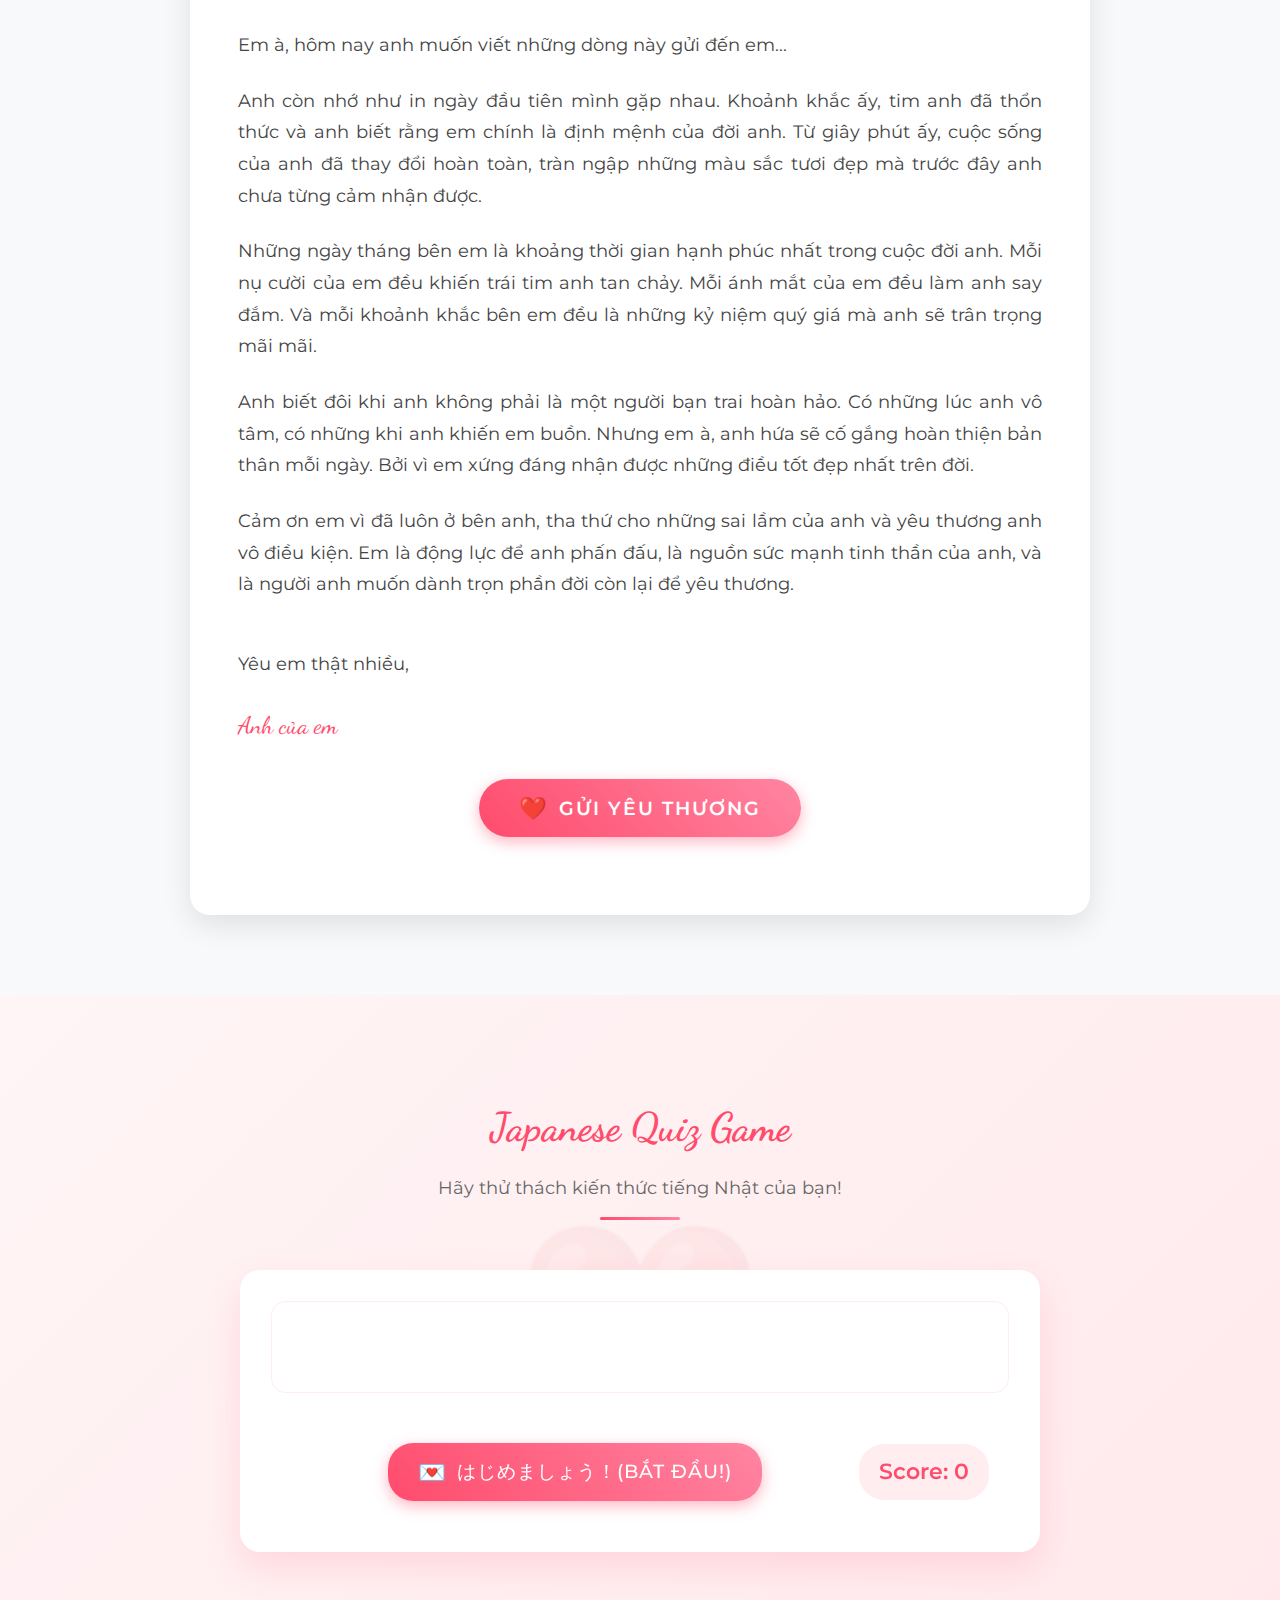
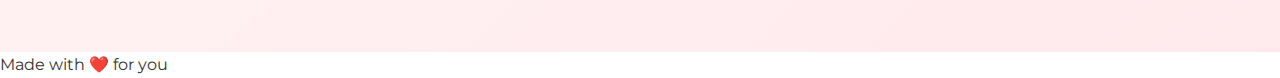
==== commit 2db29fbc: "Update main.html" ====
--- a/main.html
+++ b/main.html
@@ -133,48 +133,48 @@
         </div>
         <div class="gallery-grid">
             <div class="gallery-item" data-aos="zoom-in">
-                <a href="assets/TANA6643.JPG" data-lightbox="love-gallery" data-title="Khoảnh khắc hạnh phúc">
-                    <img src="assets/TANA6643.JPG" alt="Kỷ niệm 1">
+                <a href="https://cdn.discordapp.com/attachments/1184853028520607745/1345223936979239024/UArdQfv.JPG?ex=67c3c4eb&is=67c2736b&hm=c43871f263f038c194e042fe36af0534bc4c025ca4ee1ee2e003b35ec02d91c5&" data-lightbox="love-gallery" data-title="Khoảnh khắc hạnh phúc">
+                    <img src="https://cdn.discordapp.com/attachments/1184853028520607745/1345223936979239024/UArdQfv.JPG?ex=67c3c4eb&is=67c2736b&hm=c43871f263f038c194e042fe36af0534bc4c025ca4ee1ee2e003b35ec02d91c5&" alt="Kỷ niệm 1">
                     <div class="gallery-overlay">
                         <i class="fas fa-heart"></i>
                     </div>
                 </a>
             </div>
             <div class="gallery-item" data-aos="zoom-in" data-aos-delay="100">
-                <a href="assets/TANA6666.JPG" data-lightbox="love-gallery" data-title="Những ngày bên nhau">
-                    <img src="assets/TANA6666.JPG" alt="Kỷ niệm 2">
+                <a href="https://cdn.discordapp.com/attachments/1184853028520607745/1345223939252813914/8iI7IGg.JPG?ex=67c3c4ec&is=67c2736c&hm=5fc743c135eeb30a8f77a0be89a3ec882915740b51f84cd59c51660e2838ae14&" data-lightbox="love-gallery" data-title="Những ngày bên nhau">
+                    <img src="https://cdn.discordapp.com/attachments/1184853028520607745/1345223939252813914/8iI7IGg.JPG?ex=67c3c4ec&is=67c2736c&hm=5fc743c135eeb30a8f77a0be89a3ec882915740b51f84cd59c51660e2838ae14&" alt="Kỷ niệm 2">
                     <div class="gallery-overlay">
                         <i class="fas fa-heart"></i>
                     </div>
                 </a>
             </div>
             <div class="gallery-item" data-aos="zoom-in" data-aos-delay="200">
-                <a href="assets/TANA6723.JPG" data-lightbox="love-gallery" data-title="Nụ cười em">
-                    <img src="assets/TANA6723.JPG" alt="Kỷ niệm 3">
+                <a href="https://cdn.discordapp.com/attachments/1184853028520607745/1345223941614207027/nI8Peh1.JPG?ex=67c3c4ec&is=67c2736c&hm=41820e9232546860d6dd0b54c2b2f087b4c9bd9ec36236cbdcc60d25ecf2cb41&" data-lightbox="love-gallery" data-title="Nụ cười em">
+                    <img src="https://cdn.discordapp.com/attachments/1184853028520607745/1345223941614207027/nI8Peh1.JPG?ex=67c3c4ec&is=67c2736c&hm=41820e9232546860d6dd0b54c2b2f087b4c9bd9ec36236cbdcc60d25ecf2cb41&" alt="Kỷ niệm 3">
                     <div class="gallery-overlay">
                         <i class="fas fa-heart"></i>
                     </div>
                 </a>
             </div>
             <div class="gallery-item" data-aos="zoom-in" data-aos-delay="300">
-                <a href="assets/TANA6738.JPG" data-lightbox="love-gallery" data-title="Yêu em">
-                    <img src="assets/TANA6738.JPG" alt="Kỷ niệm 4">
+                <a href="https://cdn.discordapp.com/attachments/1184853028520607745/1345223943920812062/JvGnE8h.JPG?ex=67c3c4ed&is=67c2736d&hm=ee14777b7243b362f1868a0eefc163883f7c31f9264085ebb6e321e2bb2566d4&" data-lightbox="love-gallery" data-title="Yêu em">
+                    <img src="https://cdn.discordapp.com/attachments/1184853028520607745/1345223943920812062/JvGnE8h.JPG?ex=67c3c4ed&is=67c2736d&hm=ee14777b7243b362f1868a0eefc163883f7c31f9264085ebb6e321e2bb2566d4&" alt="Kỷ niệm 4">
                     <div class="gallery-overlay">
                         <i class="fas fa-heart"></i>
                     </div>
                 </a>
             </div>
             <div class="gallery-item" data-aos="zoom-in" data-aos-delay="300">
-                <a href="assets/TANA6788.JPG" data-lightbox="love-gallery" data-title="Bên em là nơi bình yên nhất">
-                    <img src="assets/TANA6788.JPG" alt="Kỷ niệm 5">
+                <a href="https://cdn.discordapp.com/attachments/1184853028520607745/1345223945133096990/g7a2rJN.JPG?ex=67c3c4ed&is=67c2736d&hm=9a45c51425f0c91d72fd5b5ee656a8746c9a2dd1c16799aeeaf5aa2845f87e2b&" data-lightbox="love-gallery" data-title="Bên em là nơi bình yên nhất">
+                    <img src="https://cdn.discordapp.com/attachments/1184853028520607745/1345223945133096990/g7a2rJN.JPG?ex=67c3c4ed&is=67c2736d&hm=9a45c51425f0c91d72fd5b5ee656a8746c9a2dd1c16799aeeaf5aa2845f87e2b&" alt="Kỷ niệm 5">
                     <div class="gallery-overlay">
                         <i class="fas fa-heart"></i>
                     </div>
                 </a>
             </div>
             <div class="gallery-item" data-aos="zoom-in" data-aos-delay="300">
-                <a href="assets/TANA6857.JPG" data-lightbox="love-gallery" data-title="Mãi mãi bên nhau">
-                    <img src="assets/TANA6857.JPG" alt="Kỷ niệm 6">
+                <a href="https://cdn.discordapp.com/attachments/1184853028520607745/1345223946890514463/rs7a0r2.JPG?ex=67c3c4ed&is=67c2736d&hm=a682391e4db251a191f6b5b1951b2cd67d3d6fe7bf851abe5ce61f2534cbaf16&" data-lightbox="love-gallery" data-title="Mãi mãi bên nhau">
+                    <img src="https://cdn.discordapp.com/attachments/1184853028520607745/1345223946890514463/rs7a0r2.JPG?ex=67c3c4ed&is=67c2736d&hm=a682391e4db251a191f6b5b1951b2cd67d3d6fe7bf851abe5ce61f2534cbaf16&" alt="Kỷ niệm 6">
                     <div class="gallery-overlay">
                         <i class="fas fa-heart"></i>
                     </div>
